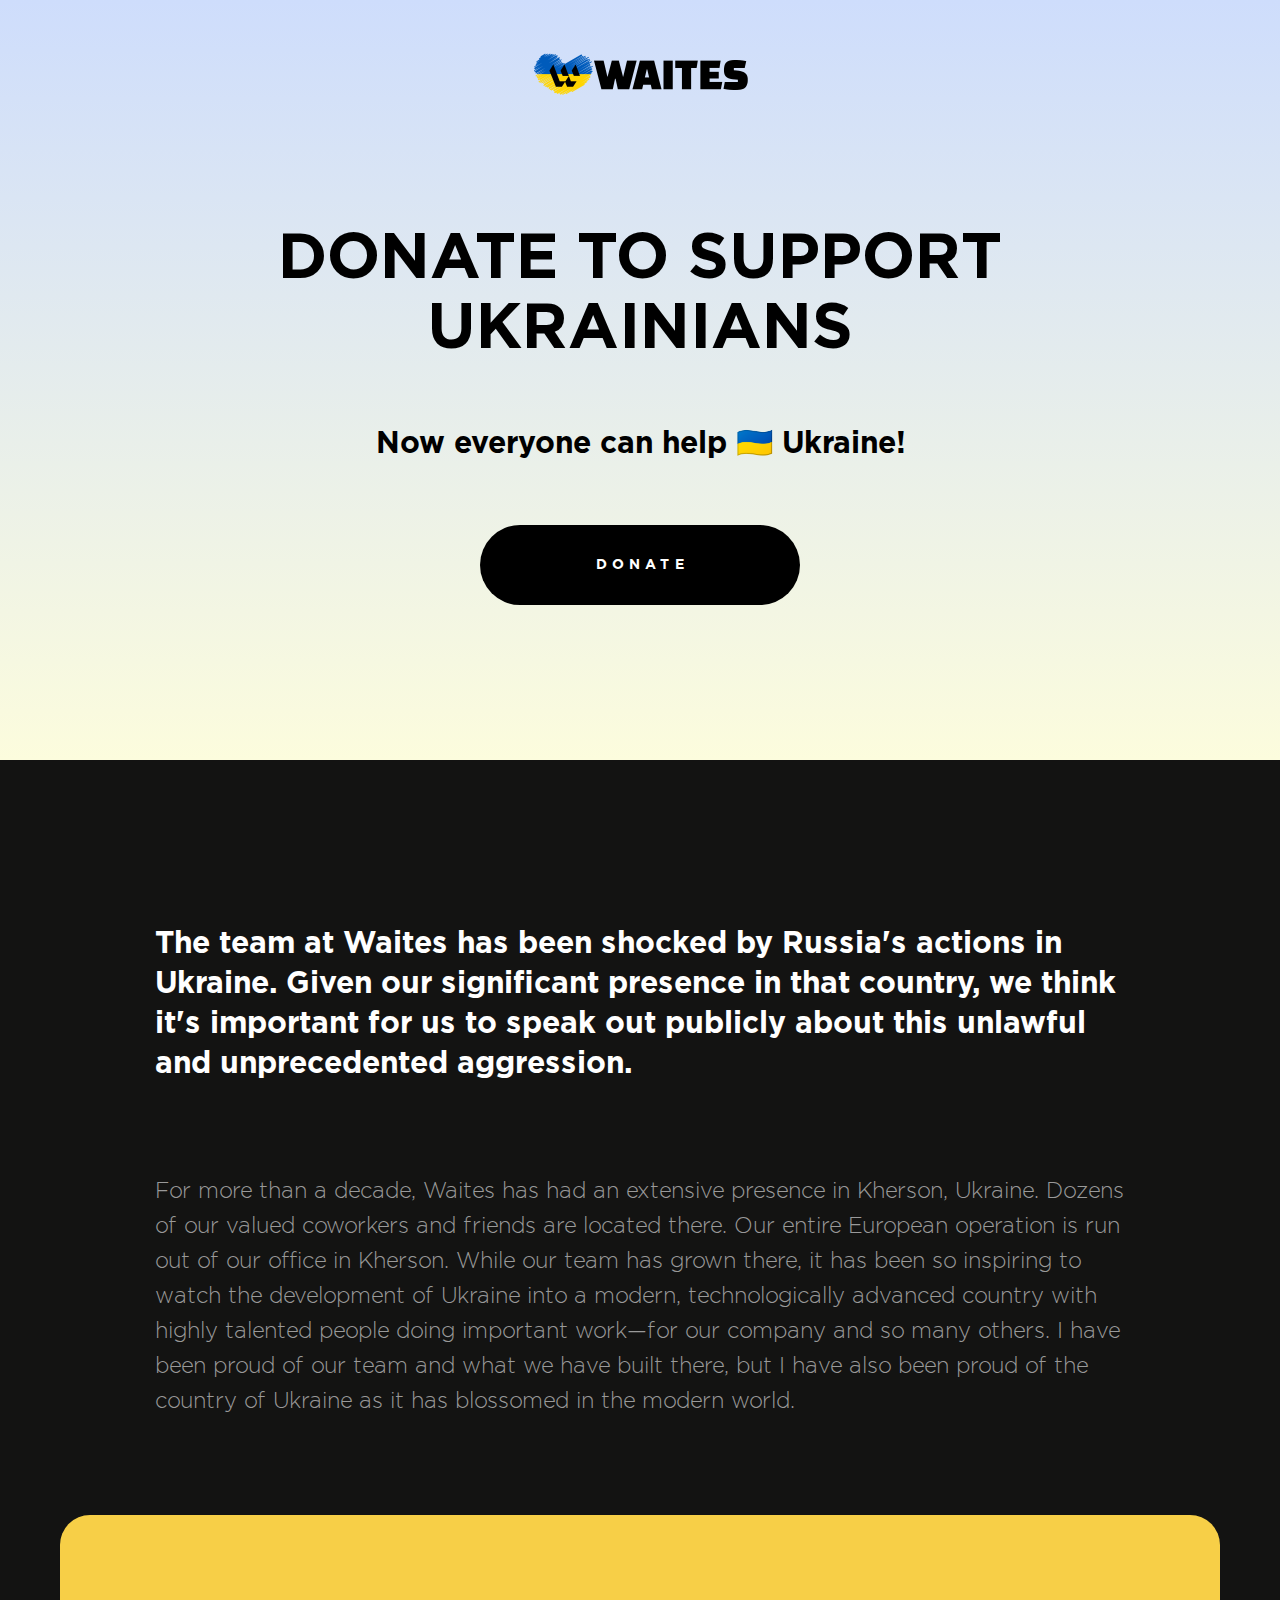
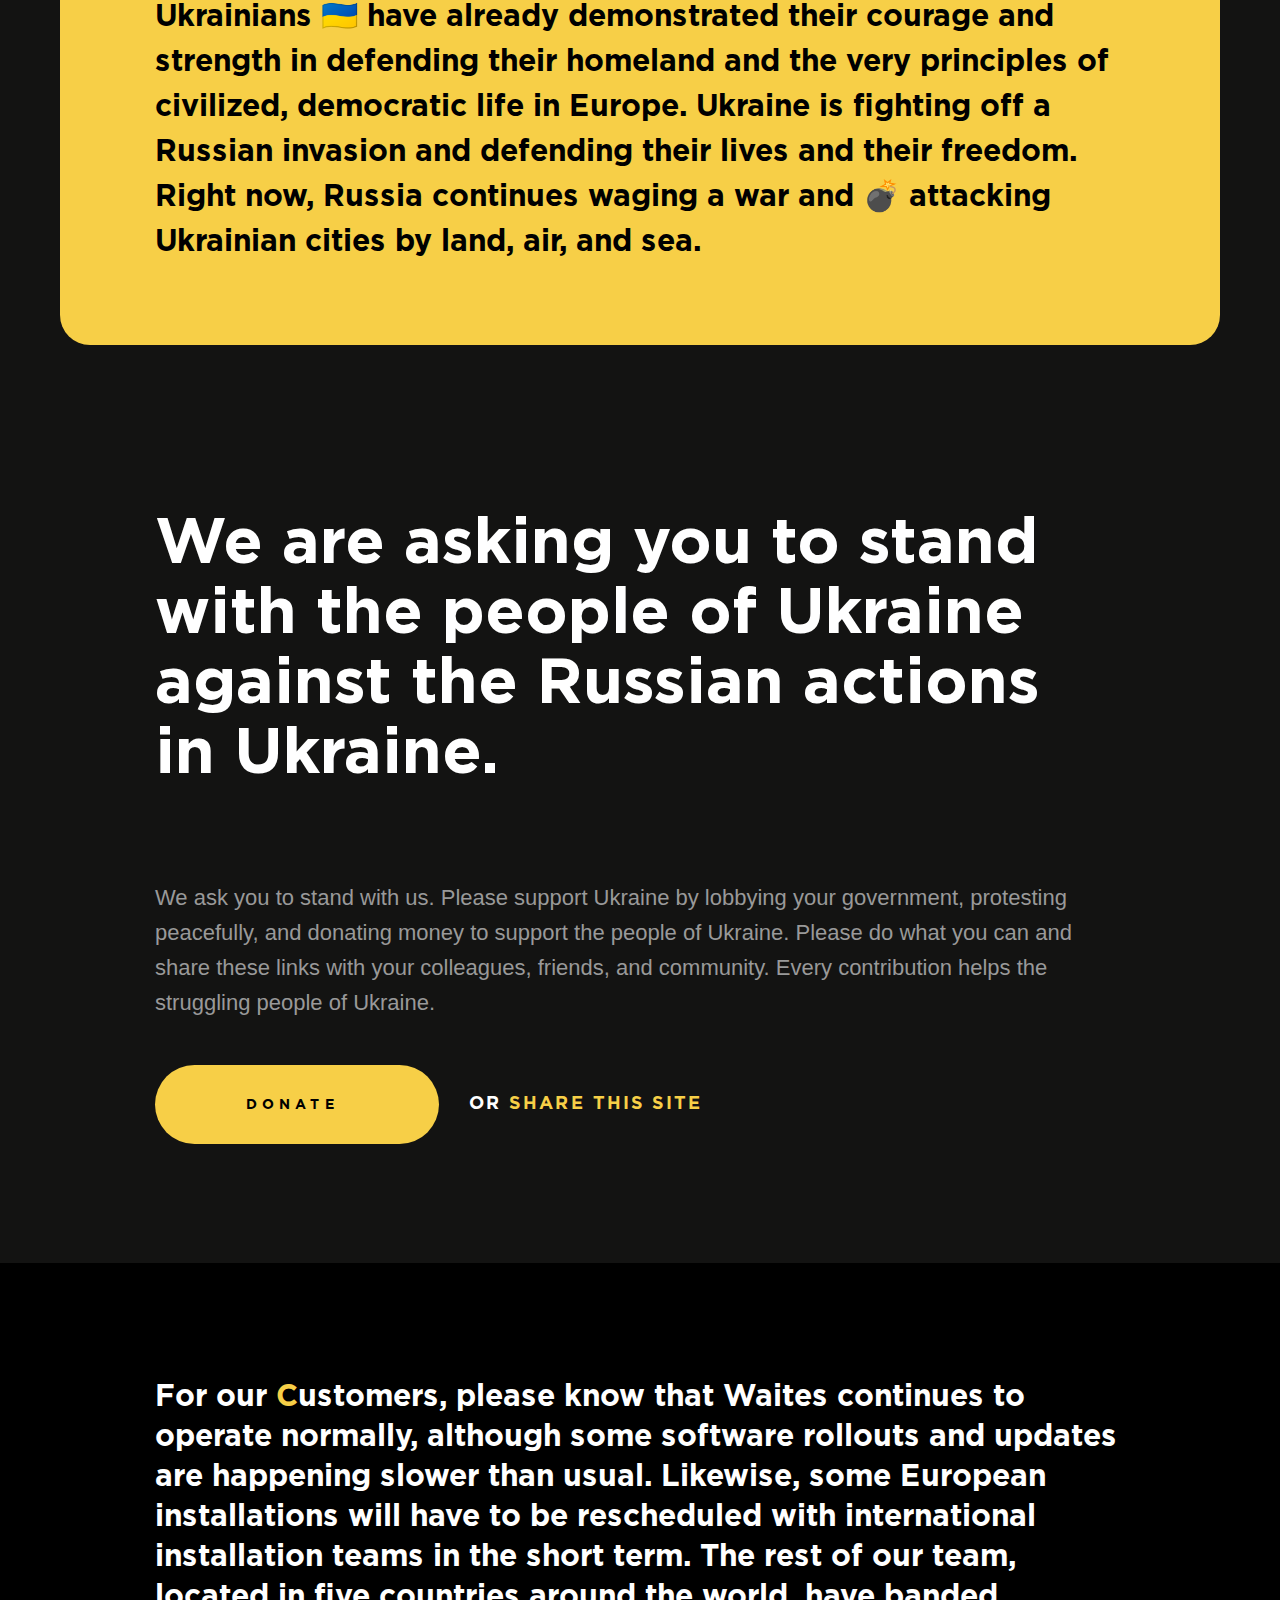
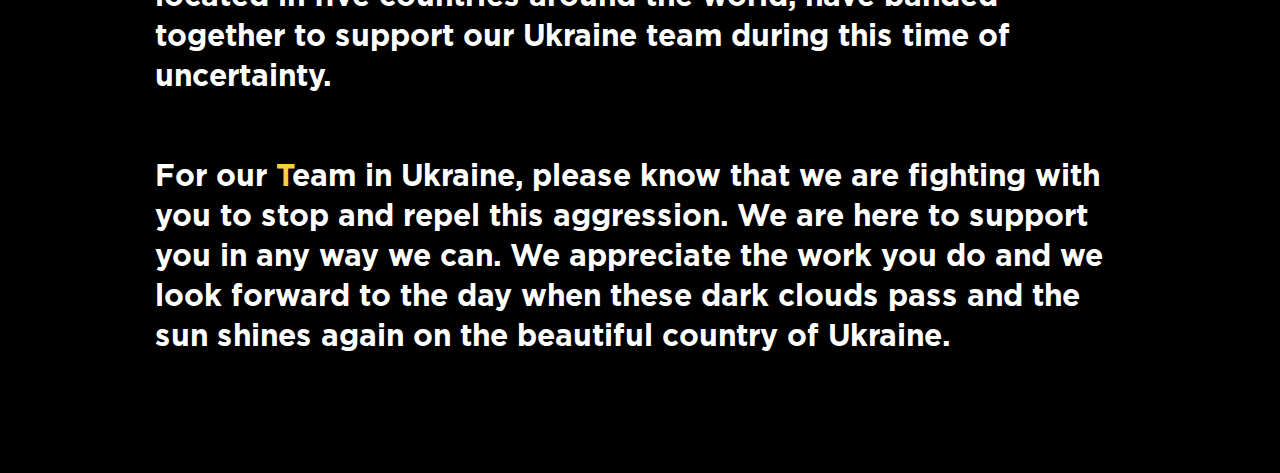
==== index.html @ 23d4ddb2 "ukraine" ====
<!DOCTYPE html>
<html lang="en">

<head>
	<meta charset="utf-8">
	<title>Site name</title>
	<meta name="description" content="Site slogan">
	<meta name="keywords" content="Site keys">
	<meta http-equiv="X-UA-Compatible" content="IE=edge">
	<meta name="viewport" content="width=device-width, initial-scale=1, maximum-scale=1">
	<meta name="theme-color" content="#fff">
	<meta name="msapplication-navbutton-color" content="#fff">
	<meta name="apple-mobile-web-app-status-bar-style" content="#fff">
	<meta name="theme-color" content="#fff">
	<meta property="og:title" content="Site keys" />
	<meta property="og:description" content="Site slogan" />
	<meta property="og:type" content="website" />
	<meta property="og:url" content="***permalink***" />
	<meta property="og:image" content="***img***" />
	<meta property="og:image:type" content="image/jpeg" />
	<!-- android favicon -->
	<link rel="manifest" href="manifest.json" crossorigin="use-credentials">
	<link rel="icon" type="image/png" sizes="16x16" href="img/favicon/favicon-16x16.png">
	<link rel="icon" type="image/png" sizes="32x32" href="img/favicon/favicon-32x32.png">
	<link rel="icon" type="image/png" sizes="96x96" href="img/favicon/favicon-96x96.png">
	<!-- windows favicon -->
	<meta name="msapplication-config" content="browserconfig.xml">
	<!-- apple favicon -->
	<link rel="apple-touch-icon" sizes="57x57" href="img/favicon/apple-icon-57x57.png">
	<link rel="apple-touch-icon" sizes="60x60" href="img/favicon/apple-icon-60x60.png">
	<link rel="apple-touch-icon" sizes="72x72" href="img/favicon/apple-icon-72x72.png">
	<link rel="apple-touch-icon" sizes="76x76" href="img/favicon/apple-icon-76x76.png">
	<link rel="apple-touch-icon" sizes="114x114" href="img/favicon/apple-icon-114x114.png">
	<link rel="apple-touch-icon" sizes="120x120" href="img/favicon/apple-icon-120x120.png">
	<link rel="apple-touch-icon" sizes="144x144" href="img/favicon/apple-icon-144x144.png">
	<link rel="apple-touch-icon" sizes="152x152" href="img/favicon/apple-icon-152x152.png">
	<link rel="apple-touch-icon" sizes="180x180" href="img/favicon/apple-icon-180x180.png">
	<!-- safari format detection -->
	<meta name="format-detection" content="telephone=no" />
	<meta name="format-detection" content="address=no" />
	<meta name="format-detection" content="email=no" />
	<meta name="format-detection" content="date=no" />
	<!-- css -->
	<link rel="stylesheet" href="css/libs.min.css">
	<link rel="stylesheet" href="css/style.min.css">
</head>

<body class="body loaded">

	<div class="icon-load">
		<div class="sk-folding-cube">
			<div class="sk-cube1 sk-cube"></div>
			<div class="sk-cube2 sk-cube"></div>
			<div class="sk-cube4 sk-cube"></div>
			<div class="sk-cube3 sk-cube"></div>
		</div>
	</div>

	<div class="main-wrapper">
		<header class="header">
			<div class="wrapper">
				<div class="header-img">
					<img src="img/main/ukraine-logo.png" alt="">
				</div>
				<h1 class="header__title">
					DONATE TO SUPPORT UKRAINIANS
				</h1>
				<p class="header__desc">
					Now everyone can help 🇺🇦 Ukraine!
				</p>
			</div>
			<a href="https://uahelp.monobank.ua/" class="header__donate">
				Donate
			</a>
		</header>
		<main class="main">
			<div class="wrapper">
				<p class="main__desc1">The team at Waites has been shocked by Russia's actions in Ukraine. Given our
					significant presence in that country, we think it's important for us to speak out publicly about
					this unlawful and unprecedented aggression.</p>
				<p class="main__desc2">For more than a decade, Waites has had an extensive presence in Kherson, Ukraine.
					Dozens of our valued coworkers and friends are located there. Our entire European operation is run
					out of our office in Kherson. While our team has grown there, it has been so inspiring to watch the
					development of Ukraine into a modern, technologically advanced country with highly talented people
					doing important work—for our company and so many others. I have been proud of our team and what we
					have built there, but I have also been proud of the country of Ukraine as it has blossomed in the
					modern world.</p>
				<p class="main__desc3">Ukrainians 🇺🇦 have already demonstrated their courage and strength in defending
					their homeland and the very principles of civilized, democratic life in Europe. Ukraine is fighting
					off a Russian invasion and defending their lives and their freedom. Right now, Russia continues
					waging a war and 💣 attacking Ukrainian cities by land, air, and sea.</p>
				<p class="main__desc4">We are asking you to stand with the people of Ukraine against the Russian actions
					in Ukraine.</p>
				<p class="main__desc5">We ask you to stand with us. Please support Ukraine by lobbying your government,
					protesting peacefully, and donating money to support the people of Ukraine. Please do what you can
					and share these links with your colleagues, friends, and community. Every contribution helps the
					struggling people of Ukraine.</p>
				<div class="wrapper-2">
					<a href="https://uahelp.monobank.ua/" class="main__donate">
						Donate
					</a>
					<span class="main__span">
						or <span class="main__span-wrapper">share this site</span>
					</span>
				</div>
			</div>

		</main>
		<footer class="footer">
			<div class="wrapper">
				<p class="footer__desc">For our <span class="main__span-wrapper">C</span>ustomers, please know that Waites continues to operate normally,
					although some software rollouts and updates are happening slower than usual. Likewise, some European
					installations will have to be rescheduled with international installation teams in the short term.
					The rest of our team, located in five countries around the world, have banded together to support
					our Ukraine team during this time of uncertainty. 
				</p>
				<p class="footer__desc">
					For our <span class="main__span-wrapper">T</span>eam in Ukraine, please know that we are fighting with you to stop and repel this
					aggression. We are here to support you in any way we can. We appreciate the work you do and we look
					forward to the day when these dark clouds pass and the sun shines again on the beautiful country of
					Ukraine.
				</p>
			</div>
		</footer>
	</div>

	<script src="js/libs.min.js"></script>
	<script src="js/common.min.js"></script>
</body>

</html>
---- css/libs.min.css ----
article,aside,details,figcaption,figure,footer,header,hgroup,hr,menu,nav,section{display:block}a,hr{padding:0}abbr,address,article,aside,audio,b,blockquote,body,canvas,caption,cite,code,dd,del,details,dfn,div,dl,dt,em,fieldset,figcaption,figure,footer,form,h1,h2,h3,h4,h5,h6,header,hgroup,html,i,iframe,img,ins,kbd,label,legend,li,mark,menu,nav,object,ol,p,pre,q,samp,section,small,span,strong,sub,summary,sup,table,tbody,td,tfoot,th,thead,time,tr,ul,var,video{margin:0;padding:0;border:0;outline:0;font-size:100%;vertical-align:baseline;background:0 0}ins,mark{background-color:#ff9;color:#000}body{line-height:1}nav ul{list-style:none}blockquote,q{quotes:none}blockquote:after,blockquote:before,q:after,q:before{content:'';content:none}a{margin:0;font-size:100%;vertical-align:baseline;background:0 0}ins{text-decoration:none}mark{font-style:italic;font-weight:700}del{text-decoration:line-through}abbr[title],dfn[title]{border-bottom:1px dotted;cursor:help}table{border-collapse:collapse;border-spacing:0}hr{height:1px;border:0;border-top:1px solid #ccc;margin:1em 0}input,select{vertical-align:middle}
---- css/style.min.css ----
body {
  position: relative;
  height: 100%;
  background-color: #fff;
  font-size: 14px;
  line-height: 18px;
  color: #000;
  font-weight: normal;
  font-family: 'GothamPro', sans-serif;
  -webkit-overflow-scrolling: touch;
  -webkit-font-smoothing: antialiased;
  -moz-osx-font-smoothing: grayscale;
}
img {
  display: block;
  max-width: 100%;
}
input[type="text"],
input[type="email"],
input[type="number"] {
  -webkit-appearance: none;
  -moz-appearance: none;
  appearance: none;
  outline: none;
}
input[type="number"]::-webkit-inner-spin-button,
input[type="number"]::-webkit-outer-spin-button {
  -webkit-appearance: none;
  margin: 0;
}
table {
  border-collapse: collapse;
  border-width: 0px;
  padding: 0px;
  margin: 0px;
}
html {
  height: 100%;
  -webkit-text-size-adjust: none;
  -ms-text-size-adjust: none;
}
input,
textarea {
  color: #000;
  font-family: 'GothamPro', sans-serif;
  border-radius: 0;
}
input[type="button"],
input[type="submit"],
button {
  cursor: pointer;
  font-family: 'GothamPro', sans-serif;
  font-size: 14px;
  line-height: 18px;
}
td {
  margin: 0px;
  padding: 0px;
}
ul {
  list-style: none;
}
form {
  padding: 0px;
  margin: 0px;
}
a {
  color: #100da9;
  -webkit-transition: all 0.25s ease-out;
  transition: all 0.25s ease-out;
  text-decoration: none;
  outline: none;
  -webkit-tap-highlight-color: rgba(0,0,0,0);
}
a,
span,
div,
button {
  outline: none !important;
}
input[type=submit],
input[type=button],
button {
  -webkit-appearance: none;
  outline: none;
}
* {
  -webkit-box-sizing: border-box;
  box-sizing: border-box;
}
*:before,
*:after {
  -webkit-box-sizing: border-box;
  box-sizing: border-box;
}
.clearfix:after,
.wrapper:after,
.row:after {
  content: ".";
  display: block;
  height: 0;
  clear: both;
  visibility: hidden;
}
.loaded .main-wrapper {
  opacity: 0;
}
.icon-load {
  position: fixed;
  z-index: 9999;
  top: 0;
  left: 0;
  width: 100%;
  height: 100%;
  display: -webkit-box;
  display: -ms-flexbox;
  display: flex;
  -webkit-box-align: center;
      -ms-flex-align: center;
          align-items: center;
  -webkit-box-pack: center;
      -ms-flex-pack: center;
          justify-content: center;
  background-color: #fff;
  -webkit-transform: translate3d(0, -100%, 0);
          transform: translate3d(0, -100%, 0);
  -webkit-transition: all 0.25s ease-out;
  transition: all 0.25s ease-out;
}
.loaded .icon-load {
  -webkit-transform: translate3d(0, 0%, 0);
          transform: translate3d(0, 0%, 0);
}
.sk-folding-cube {
  width: 40px;
  height: 40px;
  -webkit-transform: rotateZ(45deg);
          transform: rotateZ(45deg);
}
.sk-cube {
  float: left;
  width: 50%;
  height: 50%;
  position: relative;
  background: #fff;
  -webkit-transform: scale(0.96);
          transform: scale(0.96);
}
.sk-folding-cube .sk-cube:before {
  content: '';
  position: absolute;
  top: 0;
  left: 0;
  width: 100%;
  height: 100%;
  background-color: #008000;
  -webkit-animation: sk-foldCubeAngle 2.4s infinite linear both;
          animation: sk-foldCubeAngle 2.4s infinite linear both;
  -webkit-transform-origin: 100% 100%;
          transform-origin: 100% 100%;
}
.sk-folding-cube .sk-cube2 {
  -webkit-transform: scale(0.97) rotateZ(90deg);
          transform: scale(0.97) rotateZ(90deg);
}
.sk-folding-cube .sk-cube3 {
  -webkit-transform: scale(0.97) rotateZ(180deg);
          transform: scale(0.97) rotateZ(180deg);
}
.sk-folding-cube .sk-cube4 {
  -webkit-transform: scale(0.97) rotateZ(270deg);
          transform: scale(0.97) rotateZ(270deg);
}
.sk-folding-cube .sk-cube2:before {
  -webkit-animation-delay: 0.3s;
          animation-delay: 0.3s;
}
.sk-folding-cube .sk-cube3:before {
  -webkit-animation-delay: 0.6s;
          animation-delay: 0.6s;
}
.sk-folding-cube .sk-cube4:before {
  -webkit-animation-delay: 0.9s;
          animation-delay: 0.9s;
}
input::-webkit-input-placeholder, textarea::-webkit-input-placeholder {
  -webkit-transition: opacity 0.2s ease-out;
  transition: opacity 0.2s ease-out;
}
input::-moz-placeholder, textarea::-moz-placeholder {
  -moz-transition: opacity 0.2s ease-out;
  transition: opacity 0.2s ease-out;
}
input:-ms-input-placeholder, textarea:-ms-input-placeholder {
  -ms-transition: opacity 0.2s ease-out;
  transition: opacity 0.2s ease-out;
}
input::-ms-input-placeholder, textarea::-ms-input-placeholder {
  -ms-transition: opacity 0.2s ease-out;
  transition: opacity 0.2s ease-out;
}
input::placeholder,
textarea::placeholder {
  -webkit-transition: opacity 0.2s ease-out;
  transition: opacity 0.2s ease-out;
}
input:focus::-webkit-input-placeholder, textarea:focus::-webkit-input-placeholder {
  opacity: 0;
}
input:focus::-moz-placeholder, textarea:focus::-moz-placeholder {
  opacity: 0;
}
input:focus:-ms-input-placeholder, textarea:focus:-ms-input-placeholder {
  opacity: 0;
}
input:focus::-ms-input-placeholder, textarea:focus::-ms-input-placeholder {
  opacity: 0;
}
input:focus::placeholder,
textarea:focus::placeholder {
  opacity: 0;
}
@-webkit-keyframes sk-foldCubeAngle {
  0%, 10% {
    -webkit-transform: perspective(140px) rotateX(-180deg);
            transform: perspective(140px) rotateX(-180deg);
    opacity: 0;
  }
  25%, 75% {
    -webkit-transform: perspective(140px) rotateX(0deg);
            transform: perspective(140px) rotateX(0deg);
    opacity: 1;
  }
  90%, 100% {
    -webkit-transform: perspective(140px) rotateY(180deg);
            transform: perspective(140px) rotateY(180deg);
    opacity: 0;
  }
}
@keyframes sk-foldCubeAngle {
  0%, 10% {
    -webkit-transform: perspective(140px) rotateX(-180deg);
            transform: perspective(140px) rotateX(-180deg);
    opacity: 0;
  }
  25%, 75% {
    -webkit-transform: perspective(140px) rotateX(0deg);
            transform: perspective(140px) rotateX(0deg);
    opacity: 1;
  }
  90%, 100% {
    -webkit-transform: perspective(140px) rotateY(180deg);
            transform: perspective(140px) rotateY(180deg);
    opacity: 0;
  }
}
@font-face {
  font-family: "GothamPro";
  src: url("../fonts/GothamPro/GothamPro-Light.eot");
  src: local("GothamPro-Light"), url("../fonts/GothamPro/GothamPro-Light.eot?#iefix") format('embedded-opentype'), url("../fonts/GothamPro/GothamPro-Light.woff2") format('woff2'), url("../fonts/GothamPro/GothamPro-Light.woff") format('woff'), url("../fonts/GothamPro/GothamPro-Light.ttf") format('truetype');
  font-weight: 300;
  font-style: normal;
  font-display: swap;
}
@font-face {
  font-family: "GothamPro";
  src: url("../fonts/GothamPro/GothamPro-Regular.eot");
  src: local("GothamPro-Regular"), url("../fonts/GothamPro/GothamPro-Regular.eot?#iefix") format('embedded-opentype'), url("../fonts/GothamPro/GothamPro-Regular.woff2") format('woff2'), url("../fonts/GothamPro/GothamPro-Regular.woff") format('woff'), url("../fonts/GothamPro/GothamPro-Regular.ttf") format('truetype');
  font-weight: normal;
  font-style: normal;
  font-display: swap;
}
@font-face {
  font-family: "GothamPro";
  src: url("../fonts/GothamPro/GothamPro-SemiBold.eot");
  src: local("GothamPro-SemiBold"), url("../fonts/GothamPro/GothamPro-SemiBold.eot?#iefix") format('embedded-opentype'), url("../fonts/GothamPro/GothamPro-SemiBold.woff2") format('woff2'), url("../fonts/GothamPro/GothamPro-SemiBold.woff") format('woff'), url("../fonts/GothamPro/GothamPro-SemiBold.ttf") format('truetype');
  font-weight: 600;
  font-style: normal;
  font-display: swap;
}
@font-face {
  font-family: "GothamPro";
  src: url("../fonts/GothamPro/GothamPro-Medium.eot");
  src: local("GothamPro-Medium"), url("../fonts/GothamPro/GothamPro-Medium.eot?#iefix") format('embedded-opentype'), url("../fonts/GothamPro/GothamPro-Medium.woff2") format('woff2'), url("../fonts/GothamPro/GothamPro-Medium.woff") format('woff'), url("../fonts/GothamPro/GothamPro-Medium.ttf") format('truetype');
  font-weight: 500;
  font-style: normal;
  font-display: swap;
}
@font-face {
  font-family: "GothamPro";
  src: url("../fonts/GothamPro/GothamPro-Bold.eot");
  src: local("GothamPro-Bold"), url("../fonts/GothamPro/GothamPro-Bold.eot?#iefix") format('embedded-opentype'), url("../fonts/GothamPro/GothamPro-Bold.woff2") format('woff2'), url("../fonts/GothamPro/GothamPro-Bold.woff") format('woff'), url("../fonts/GothamPro/GothamPro-Bold.ttf") format('truetype');
  font-weight: 700;
  font-style: normal;
  font-display: swap;
}
.footer {
  width: 100%;
  min-width: 320px;
  -webkit-box-ordinal-group: 4;
      -ms-flex-order: 3;
          order: 3;
}
.main-wrapper {
  padding: 0 0 0 0;
  min-width: 320px;
  width: 100%;
  position: relative;
  overflow: hidden;
  min-height: 100%;
  display: -webkit-box;
  display: -ms-flexbox;
  display: flex;
  -webkit-box-orient: vertical;
  -webkit-box-direction: normal;
      -ms-flex-direction: column;
          flex-direction: column;
  -webkit-box-pack: start;
      -ms-flex-pack: start;
          justify-content: flex-start;
}
.wrapper {
  min-width: 320px;
  max-width: 1240px;
  padding: 0 40px 0 40px;
  margin: 0 auto;
  position: relative;
}
p {
  font-size: 14px;
  line-height: 18px;
  font-family: 'GothamPro', sans-serif;
  color: #000;
  font-weight: 400;
  padding: 15px 0 15px 0;
}
h1 {
  font-size: 36px;
  line-height: 42px;
  font-family: 'GothamPro', sans-serif;
  color: #008000;
  font-weight: 700;
  padding: 15px 0 15px 0;
}
h2 {
  font-size: 32px;
  line-height: 37px;
  font-family: 'GothamPro', sans-serif;
  color: #008000;
  font-weight: 700;
  padding: 15px 0 15px 0;
}
h3 {
  font-size: 28px;
  line-height: 32px;
  font-family: 'GothamPro', sans-serif;
  color: #008000;
  font-weight: 700;
  padding: 15px 0 15px 0;
}
.main {
  min-width: 320px;
  width: 100%;
  -webkit-box-ordinal-group: 3;
      -ms-flex-order: 2;
          order: 2;
  -webkit-box-flex: 1;
      -ms-flex-positive: 1;
          flex-grow: 1;
}
.header {
  padding: 50px 0 155px;
  background: -webkit-gradient(linear, left top, left bottom, from(#ceddfc), to(#fcfcdd));
  background: linear-gradient(180deg, #ceddfc 0%, #fcfcdd 100%);
}
.header-img {
  max-width: 215px;
  margin: 0 auto 110px;
}
.header__title {
  font-style: normal;
  font-weight: bold;
  font-size: 64px;
  line-height: 70px;
  text-align: center;
  color: #000;
  max-width: 770px;
  margin: 0 auto 30px;
}
.header__desc {
  font-weight: bold;
  font-size: 30px;
  line-height: 40px;
  color: #000;
  margin: 0 auto 45px;
  text-align: center;
}
.header__donate {
  font-weight: bold;
  font-size: 14px;
  line-height: 13px;
  text-align: center;
  letter-spacing: 5px;
  text-transform: uppercase;
  color: #fff;
  padding: 34px 116px 33px;
  background: #000;
  display: block;
  margin: auto;
  max-width: 320px;
  border-radius: 60px;
  -webkit-transition: 0.5s;
  transition: 0.5s;
}
.header__donate:hover {
  color: #000;
  background: #f7cf47;
}
.main {
  background: #131312;
  padding: 150px 0;
}
.main__desc1 {
  font-weight: bold;
  font-size: 30px;
  line-height: 40px;
  color: #fff;
  margin-bottom: 60px;
  max-width: 970px;
  margin: 0 auto 60px;
}
.main__desc2 {
  font-weight: 300;
  font-size: 22px;
  line-height: 35px;
  color: #999;
  margin-bottom: 100px;
  max-width: 970px;
  margin: 0 auto 80px;
}
.main__desc3 {
  font-style: normal;
  font-weight: bold;
  font-size: 30px;
  line-height: 45px;
  color: #000;
  background: #f7cf47;
  padding: 80px 95px;
  margin-bottom: 150px;
  border-radius: 30px;
}
.main__desc4 {
  font-weight: bold;
  font-size: 64px;
  line-height: 70px;
  color: #fff;
  margin-bottom: 60px;
  max-width: 970px;
  margin: 0 auto 60px;
}
.main__desc5 {
  font-weight: normal;
  font-size: 22px;
  line-height: 35px;
  color: #999;
  margin-bottom: 60px;
  max-width: 970px;
  margin: 0 auto 60px;
}
.main__donate {
  font-weight: bold;
  font-size: 14px;
  line-height: 13px;
  text-align: center;
  letter-spacing: 5px;
  text-transform: uppercase;
  color: #000;
  padding: 34px 91px 33px;
  -webkit-transition: 0.5s;
  transition: 0.5s;
  background: #f7cf47;
  border-radius: 60px;
  margin-right: 30px;
}
.main__donate:hover {
  color: #000;
  background: #fff;
}
.main__span {
  font-weight: bold;
  font-size: 18px;
  line-height: 17px;
  letter-spacing: 2px;
  text-transform: uppercase;
  color: #fff;
}
.main__span-wrapper {
  color: #f7cf47;
}
.footer {
  background: #000;
  padding: 100px 0 100px;
}
.footer__desc {
  font-weight: bold;
  font-size: 30px;
  line-height: 40px;
  color: #fff;
  max-width: 970px;
  margin: 0 auto;
}
.footer__desc:first-of-type {
  margin-bottom: 30px;
}
.wrapper-2 {
  max-width: 1000px;
  padding: 0 15px;
  margin: auto;
}
@media (max-width: 768px) {
  .main__desc3 {
    padding: 30px;
    margin-bottom: 100px;
  }
}
@media (max-width: 480px) {
  .header__title {
    font-size: 44px;
  }
  .header-img {
    max-width: 215px;
    margin: 0 auto 55px;
  }
  .header {
    padding: 50px 0 100px;
  }
  .main {
    padding: 80px 0;
  }
  .main__desc3 {
    font-size: 24px;
    padding: 15px;
    margin-bottom: 60px;
  }
  .main__desc4 {
    font-size: 34px;
    margin: 0 auto 30px;
  }
  .wrapper-2 {
    display: -webkit-box;
    display: -ms-flexbox;
    display: flex;
    -ms-flex-wrap: wrap;
        flex-wrap: wrap;
  }
  .main__donate {
    margin: 0 auto 30px;
  }
  .footer__desc {
    font-size: 20px;
    text-align: center;
  }
  .footer {
    padding: 50px 0 50px;
  }
  .main__desc1,
  .main__desc2,
  .main__desc3,
  .main__desc4,
  .main__desc5 {
    text-align: center;
  }
  .main__span {
    display: block;
    margin: auto;
  }
}
@media (max-width: 330px) {
  .main__donate {
    padding: 34px 57px 33px;
  }
  .header__title {
    font-size: 36px;
  }
  .main__desc1,
  .main__desc2,
  .main__desc3,
  .main__desc4,
  .main__desc5 {
    font-size: 20px;
    line-height: 35px;
  }
  .wrapper {
    padding: 0 20px 0 20px;
  }
  .main__span {
    font-size: 16px;
  }
  .footer__desc {
    font-size: 16px;
  }
}

/*# sourceMappingURL=[data-uri] */
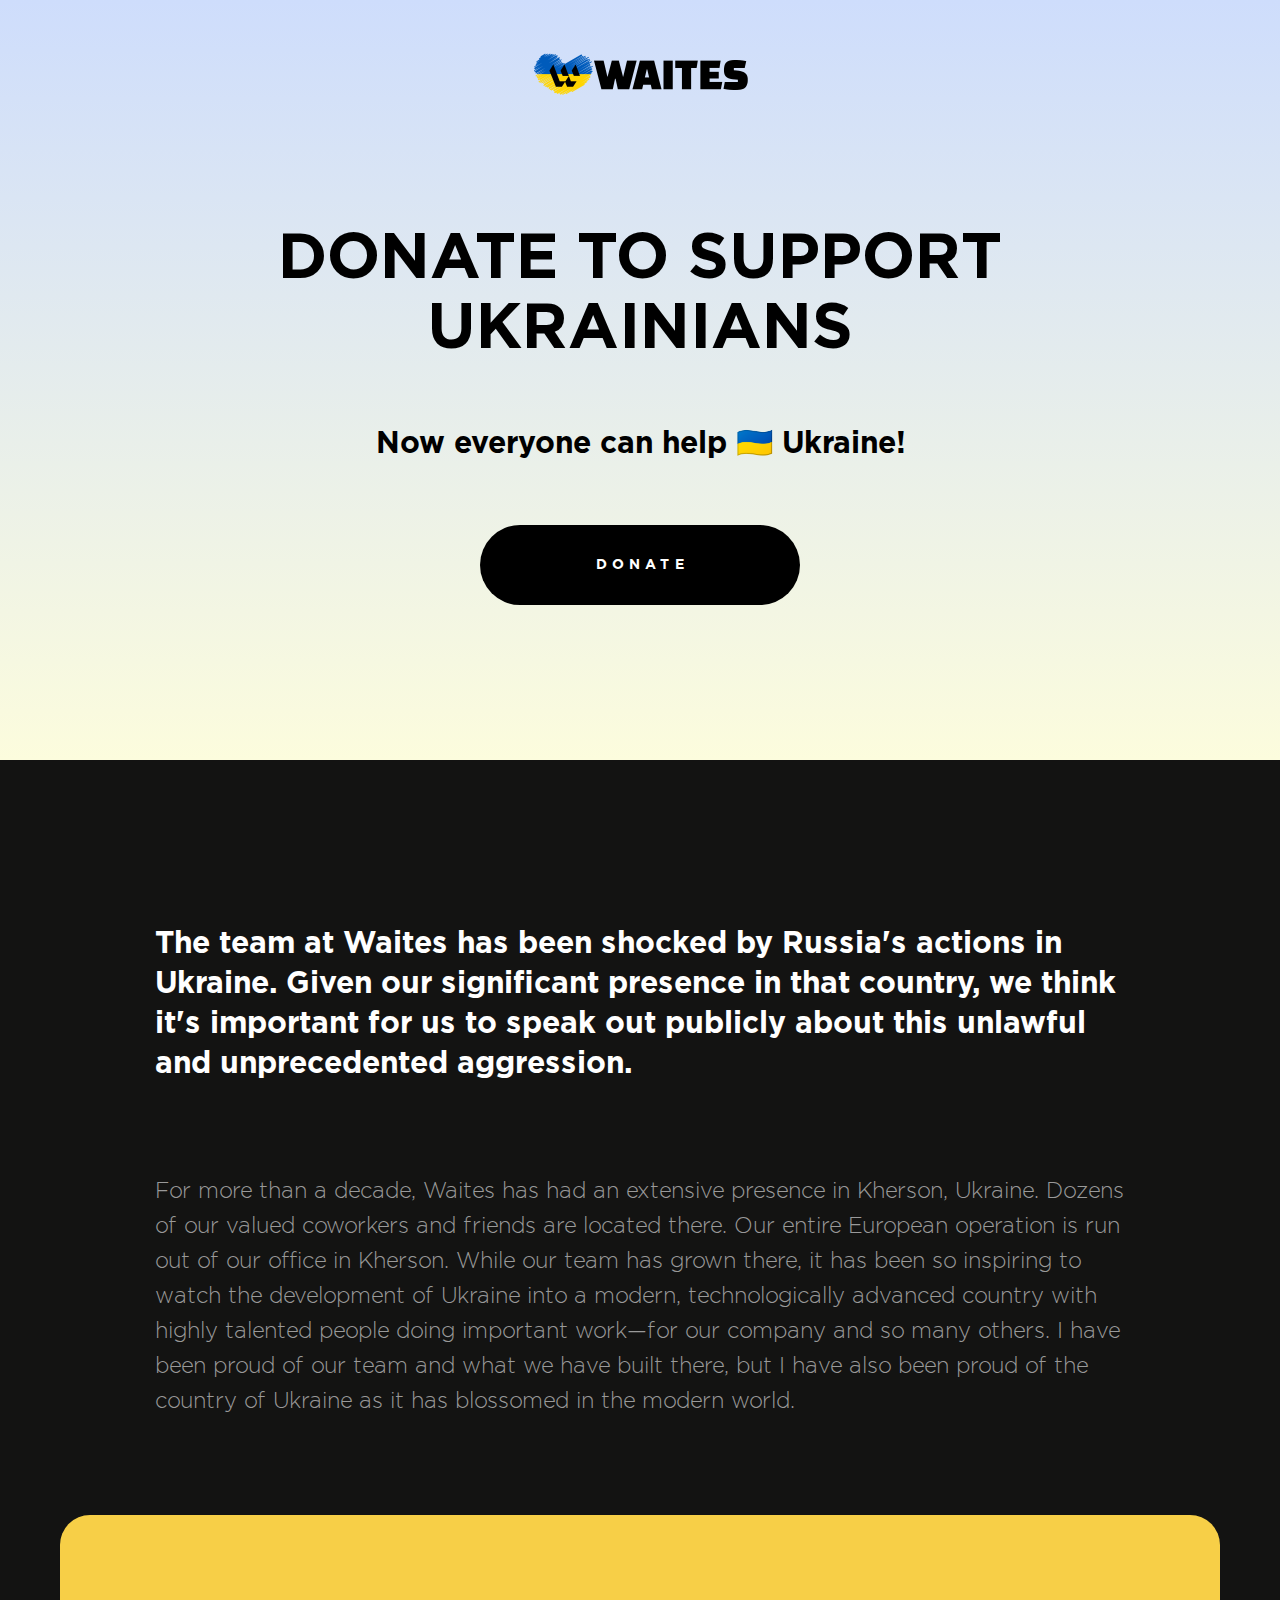
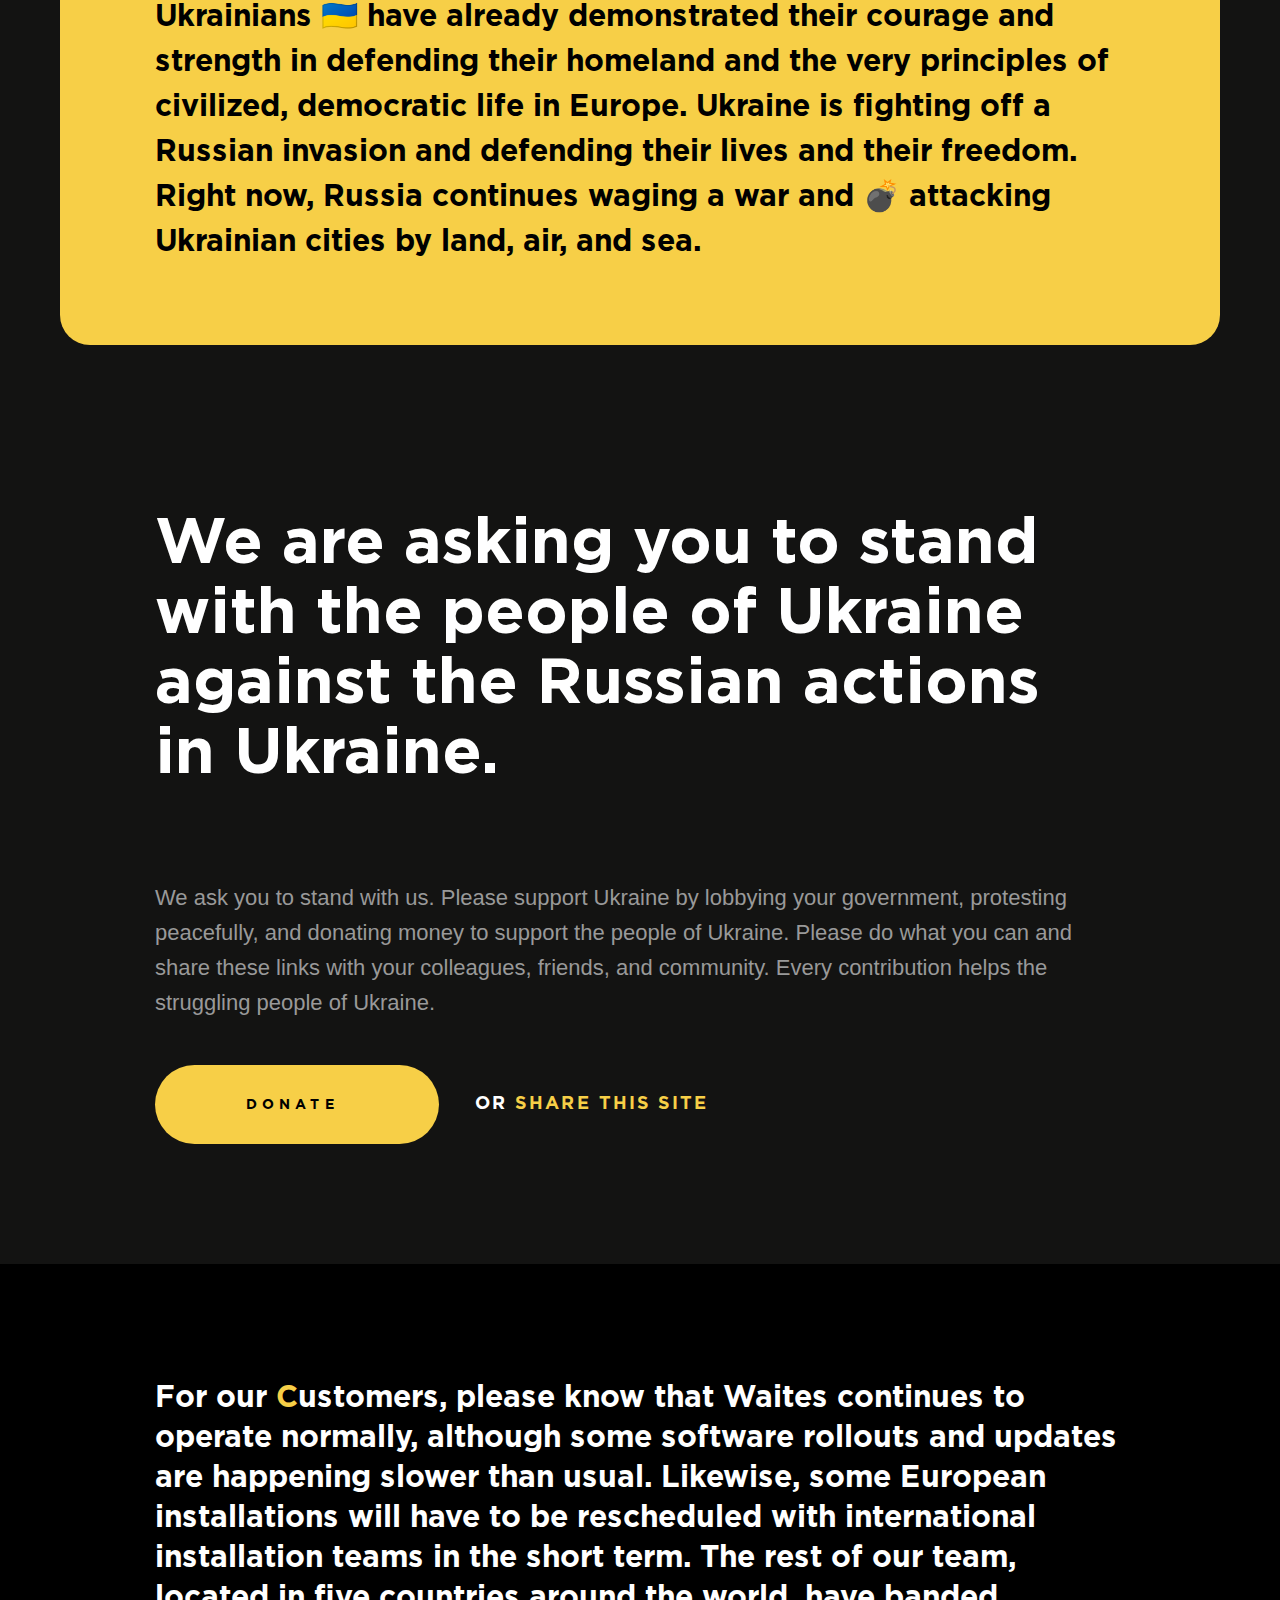
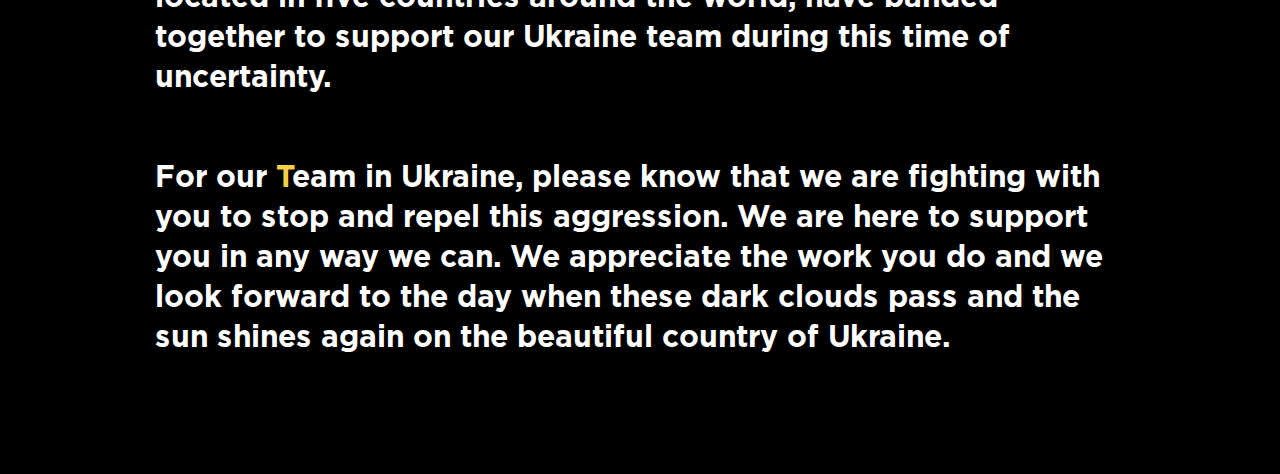
==== commit 0fb2bfe8: "Ukraine" ====
--- a/index.html
+++ b/index.html
@@ -99,9 +99,9 @@
 					<a href="https://uahelp.monobank.ua/" class="main__donate">
 						Donate
 					</a>
-					<span class="main__span">
-						or <span class="main__span-wrapper">share this site</span>
-					</span>
+					<button class="main__span btn" data-clipboard-text="https://uahelp.monobank.ua/">
+						or <span class="main__span-wrapper btn" data-clipboard-text="https://uahelp.monobank.ua/">share this site</span>
+					</button>
 				</div>
 			</div>
 
--- a/css/style.min.css
+++ b/css/style.min.css
@@ -272,22 +272,6 @@
 }
 @font-face {
   font-family: "GothamPro";
-  src: url("../fonts/GothamPro/GothamPro-SemiBold.eot");
-  src: local("GothamPro-SemiBold"), url("../fonts/GothamPro/GothamPro-SemiBold.eot?#iefix") format('embedded-opentype'), url("../fonts/GothamPro/GothamPro-SemiBold.woff2") format('woff2'), url("../fonts/GothamPro/GothamPro-SemiBold.woff") format('woff'), url("../fonts/GothamPro/GothamPro-SemiBold.ttf") format('truetype');
-  font-weight: 600;
-  font-style: normal;
-  font-display: swap;
-}
-@font-face {
-  font-family: "GothamPro";
-  src: url("../fonts/GothamPro/GothamPro-Medium.eot");
-  src: local("GothamPro-Medium"), url("../fonts/GothamPro/GothamPro-Medium.eot?#iefix") format('embedded-opentype'), url("../fonts/GothamPro/GothamPro-Medium.woff2") format('woff2'), url("../fonts/GothamPro/GothamPro-Medium.woff") format('woff'), url("../fonts/GothamPro/GothamPro-Medium.ttf") format('truetype');
-  font-weight: 500;
-  font-style: normal;
-  font-display: swap;
-}
-@font-face {
-  font-family: "GothamPro";
   src: url("../fonts/GothamPro/GothamPro-Bold.eot");
   src: local("GothamPro-Bold"), url("../fonts/GothamPro/GothamPro-Bold.eot?#iefix") format('embedded-opentype'), url("../fonts/GothamPro/GothamPro-Bold.woff2") format('woff2'), url("../fonts/GothamPro/GothamPro-Bold.woff") format('woff'), url("../fonts/GothamPro/GothamPro-Bold.ttf") format('truetype');
   font-weight: 700;
@@ -409,8 +393,8 @@
   margin: auto;
   max-width: 320px;
   border-radius: 60px;
-  -webkit-transition: 0.5s;
-  transition: 0.5s;
+  -webkit-transition: 0.3s;
+  transition: 0.3s;
 }
 .header__donate:hover {
   color: #000;
@@ -476,8 +460,8 @@
   text-transform: uppercase;
   color: #000;
   padding: 34px 91px 33px;
-  -webkit-transition: 0.5s;
-  transition: 0.5s;
+  -webkit-transition: 0.3s;
+  transition: 0.3s;
   background: #f7cf47;
   border-radius: 60px;
   margin-right: 30px;
@@ -493,8 +477,36 @@
   letter-spacing: 2px;
   text-transform: uppercase;
   color: #fff;
+  cursor: pointer;
+  border: none;
+  background: #131312;
 }
 .main__span-wrapper {
+  color: #f7cf47;
+}
+.main__span2 {
+  font-weight: bold;
+  font-size: 18px;
+  line-height: 17px;
+  letter-spacing: 2px;
+  text-transform: uppercase;
+  color: #fff;
+  cursor: pointer;
+  border: none;
+  background: #131312;
+  position: relative;
+}
+.main__span2:before {
+  content: "Copied to clipboard!";
+  background: #000;
+  padding: 7px;
+  position: absolute;
+  top: -40px;
+  left: 20px;
+  border-radius: 12px;
+  font-size: 12px;
+}
+.main__span2-wrapper {
   color: #f7cf47;
 }
 .footer {
@@ -516,6 +528,9 @@
   max-width: 1000px;
   padding: 0 15px;
   margin: auto;
+}
+.show {
+  display: block;
 }
 @media (max-width: 768px) {
   .main__desc3 {
@@ -601,4 +616,4 @@
   }
 }
 
-/*# sourceMappingURL=[data-uri] */
+/*# sourceMappingURL=[data-uri] */
